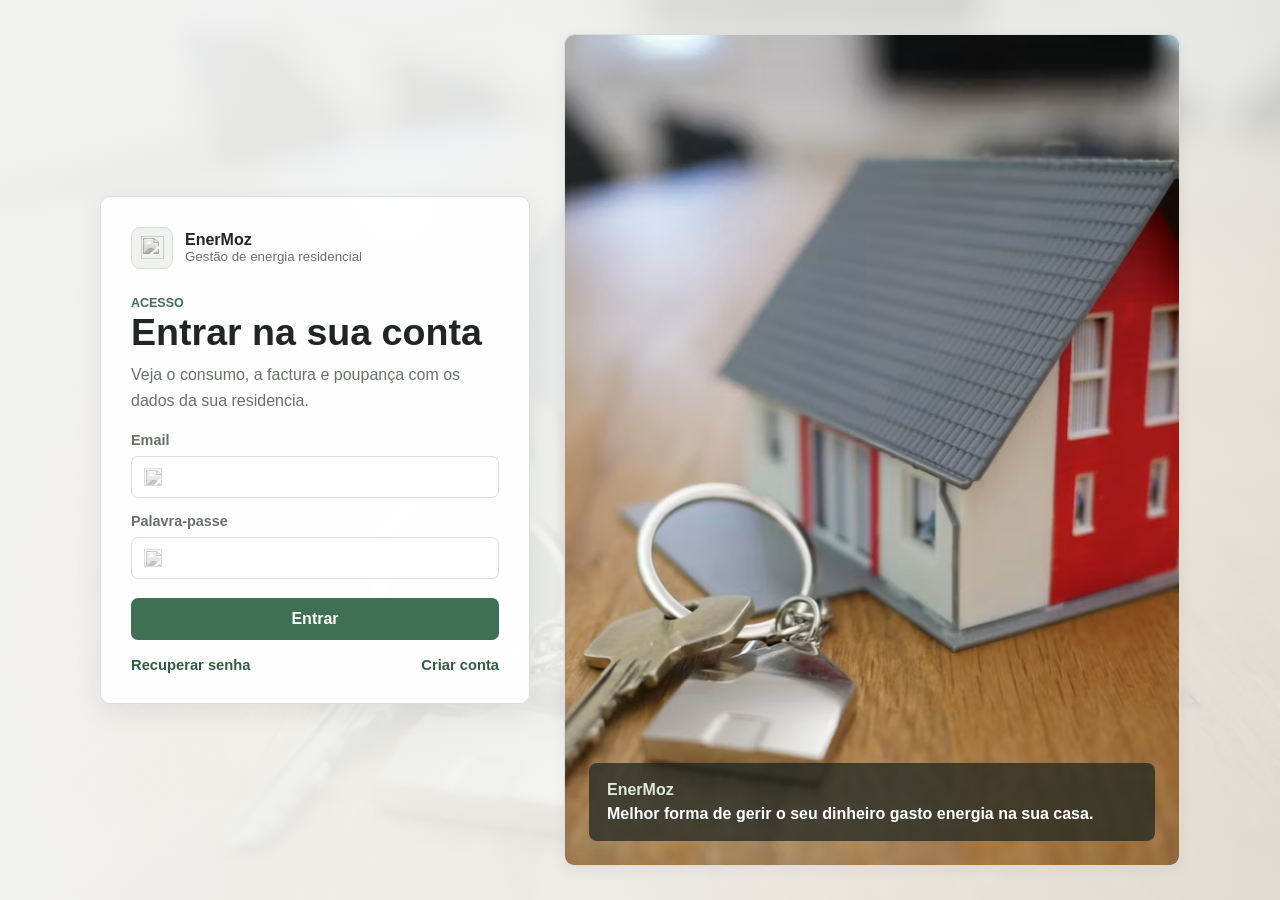
==== EnerMoz/web/entrar.html @ d6284d0b "Primeira Versao da EnerMoz" ====
<!DOCTYPE html>
<html lang="pt">
<head>
  <meta charset="UTF-8">
  <meta name="viewport" content="width=device-width, initial-scale=1.0">
  <title>EnerMoz | Entrar</title>
  <link rel="stylesheet" href="style.css">
</head>
<body class="login-body" data-page="login">
  <main class="auth-layout">
    <section class="auth-panel">
      <a class="auth-brand" href="entrar.html" aria-label="EnerMoz">
        <span class="brand-icon">
          <img src="https://cdn-icons-png.flaticon.com/512/702/702814.png" alt="">
        </span>
        <span>
          <strong>EnerMoz</strong>
          <small>Gestão de energia residencial</small>
        </span>
      </a>

      <form id="signinForm" class="auth-form active">
        <div class="auth-heading">
          <span class="small-label">Acesso</span>
          <h1>Entrar na sua conta</h1>
          <p>Veja o consumo, a factura e poupança com os dados da sua residencia.</p>
        </div>

        <label>Email
          <span class="input-with-icon">
            <img src="https://cdn-icons-png.flaticon.com/512/561/561127.png" alt="">
            <input id="signinEmail" type="email" autocomplete="email" required>
          </span>
        </label>
        <label>Palavra-passe
          <span class="input-with-icon">
            <img src="https://cdn-icons-png.flaticon.com/512/565/565547.png" alt="">
            <input id="signinPassword" type="password" autocomplete="current-password" required>
          </span>
        </label>

        <button class="primary auth-submit" type="submit">Entrar</button>
        <div class="auth-links">
          <a href="recuperar-senha.html">Recuperar senha</a>
          <a href="criar-conta.html">Criar conta</a>
        </div>
      </form>

      <div id="authMessage" class="auth-message" aria-live="polite"></div>

    </section>

    <aside class="auth-photo">
      <img src="../web/images/fotoLogin.jpg" alt="Residencia familiar">
      <div>
        <span>EnerMoz</span>
        <strong>Melhor forma de gerir o seu dinheiro gasto energia na sua casa.</strong>
      </div>
    </aside>
  </main>

  <script src="app.js"></script>
</body>
</html>
---- EnerMoz/web/style.css ----
:root {
  --primary: #3f6f55;
  --primary-dark: #315b45;
  --background: #f5f6f4;
  --surface: #ffffff;
  --surface-soft: #f0f2ee;
  --text: #202722;
  --muted: #697069;
  --border: #d9ded6;
  --danger: #9f3a38;
  --warning: #9b6b25;
  --success: #4f795c;
  --shadow: 0 4px 14px rgba(32, 39, 34, 0.05);
}

* {
  box-sizing: border-box;
}

body {
  margin: 0;
  color: var(--text);
  font-family: "Segoe UI", Tahoma, sans-serif;
  background: var(--background);
}

button,
input,
select,
textarea {
  font: inherit;
}

button {
  border: 0;
  cursor: pointer;
}

a {
  color: inherit;
}

img {
  max-width: 100%;
}

.login-body {
  background:
    linear-gradient(90deg, rgba(245, 246, 244, 0.96), rgba(245, 246, 244, 0.82)),
    url("../web/images/fotoLogin.jpg") center/cover fixed;
}

.login-layout,
.auth-layout {
  min-height: 100vh;
  display: grid;
  grid-template-columns: minmax(360px, 430px) minmax(0, 1fr);
  gap: 34px;
  align-items: center;
  width: min(1080px, calc(100% - 40px));
  margin: 0 auto;
}

.auth-layout {
  padding: 34px 0;
}

.login-copy h1,
.home-hero h1 {
  max-width: 680px;
  margin: 12px 0 14px;
  font-size: clamp(2rem, 5vw, 3.55rem);
  line-height: 1.1;
  letter-spacing: 0;
}

.login-copy p,
.home-hero p,
.muted {
  color: var(--muted);
  line-height: 1.7;
}

.auth-panel {
  align-self: center;
  padding: 30px;
  border: 1px solid var(--border);
  border-radius: 10px;
  background: rgba(255, 255, 255, 0.96);
  box-shadow: 0 8px 28px rgba(32, 39, 34, 0.08);
}

.auth-brand {
  display: flex;
  gap: 12px;
  align-items: center;
  margin-bottom: 24px;
  text-decoration: none;
}

.auth-brand strong,
.auth-brand small {
  display: block;
}

.auth-brand small {
  color: var(--muted);
}

.brand-icon {
  display: grid;
  place-items: center;
  width: 42px;
  height: 42px;
  border: 1px solid var(--border);
  border-radius: 9px;
  background: var(--surface-soft);
}

.brand-icon img {
  width: 23px;
  height: 23px;
  object-fit: contain;
  filter: grayscale(1) opacity(0.75);
}

.auth-tabs {
  display: grid;
  grid-template-columns: repeat(3, 1fr);
  gap: 4px;
  margin-bottom: 24px;
  padding: 4px;
  border: 1px solid var(--border);
  border-radius: 8px;
  background: var(--surface-soft);
}

.auth-tabs button {
  min-height: 38px;
  border-radius: 6px;
  color: var(--muted);
  font-size: 0.86rem;
  font-weight: 650;
  background: transparent;
}

.auth-tabs button.active {
  color: var(--text);
  background: #ffffff;
  box-shadow: inset 0 0 0 1px rgba(32, 39, 34, 0.06);
}

.auth-form {
  display: none;
  gap: 15px;
}

.auth-form.active {
  display: grid;
}

.auth-form h1 {
  margin: 0 0 8px;
  font-size: clamp(1.8rem, 4vw, 2.35rem);
  letter-spacing: 0;
}

.auth-form p {
  margin: 0;
  color: var(--muted);
  line-height: 1.6;
}

.auth-switch {
  text-align: center;
  font-size: 0.9rem;
}

.auth-switch button,
.auth-switch a,
.auth-links a {
  padding: 0;
  color: var(--primary-dark);
  font-weight: 650;
  background: transparent;
  text-decoration: none;
}

.auth-links {
  display: flex;
  justify-content: space-between;
  gap: 12px;
  margin-top: 2px;
  font-size: 0.92rem;
}

.auth-message {
  display: none;
  margin-top: 16px;
  padding: 12px 14px;
  border-radius: 8px;
  font-size: 0.9rem;
  font-weight: 600;
}

.auth-message.show {
  display: block;
}

.auth-message.success {
  color: #315b45;
  background: #e8f0e8;
}

.auth-message.error {
  color: #8f2f2d;
  background: #f6e7e4;
}

.auth-heading {
  margin-bottom: 4px;
}

.auth-submit {
  width: 100%;
  margin-top: 4px;
}

.input-with-icon {
  display: grid;
  grid-template-columns: 22px minmax(0, 1fr);
  gap: 10px;
  align-items: center;
  border: 1px solid var(--border);
  border-radius: 7px;
  padding: 0 12px;
  background: #ffffff;
}

.input-with-icon:focus-within {
  border-color: var(--primary);
  box-shadow: 0 0 0 3px rgba(63, 111, 85, 0.12);
}

.input-with-icon img {
  width: 18px;
  height: 18px;
  object-fit: contain;
  filter: grayscale(1) opacity(0.56);
}

.input-with-icon input {
  border: 0;
  padding-left: 0;
  padding-right: 0;
}

.input-with-icon input:focus {
  box-shadow: none;
}

.icon-credit {
  margin: 20px 0 0;
  color: var(--muted);
  font-size: 0.78rem;
}

.icon-credit a {
  color: var(--primary-dark);
}

.auth-photo {
  position: relative;
  align-self: stretch;
  min-height: 610px;
  overflow: hidden;
  border: 1px solid var(--border);
  border-radius: 10px;
  background: var(--surface);
  box-shadow: var(--shadow);
}

.auth-photo img {
  width: 100%;
  height: 100%;
  object-fit: cover;
  display: block;
}

.auth-photo div {
  position: absolute;
  left: 24px;
  right: 24px;
  bottom: 24px;
  padding: 18px;
  border-radius: 8px;
  color: #ffffff;
  background: rgba(32, 39, 34, 0.74);
}

.auth-photo span,
.auth-photo strong {
  display: block;
}

.auth-photo span {
  margin-bottom: 6px;
  color: #dbe9d9;
  font-weight: 650;
}

.small-label {
  color: var(--primary);
  font-size: 0.78rem;
  font-weight: 650;
  letter-spacing: 0;
  text-transform: uppercase;
}

.login-form {
  display: grid;
  gap: 14px;
  max-width: 420px;
  margin-top: 28px;
}

label {
  display: grid;
  gap: 8px;
  color: var(--muted);
  font-size: 0.9rem;
  font-weight: 600;
}

input,
select,
textarea {
  width: 100%;
  border: 1px solid var(--border);
  border-radius: 7px;
  padding: 12px 13px;
  color: var(--text);
  background: #ffffff;
  outline: none;
}

input:focus,
select:focus,
textarea:focus {
  border-color: var(--primary);
  box-shadow: 0 0 0 3px rgba(63, 111, 85, 0.12);
}

.primary,
.soft-button,
.danger-button,
.card-button {
  min-height: 42px;
  border-radius: 7px;
  padding: 0 15px;
  font-weight: 650;
}

.primary {
  color: #ffffff;
  background: var(--primary);
}

.primary:hover {
  background: var(--primary-dark);
}

.soft-button {
  color: var(--primary-dark);
  background: #e8f0e8;
}

.danger-button {
  color: #8f2f2d;
  background: #f6e7e4;
}

.compact {
  width: auto;
}

.report-actions {
  display: flex;
  gap: 10px;
  flex-wrap: wrap;
}

.photo-card {
  margin: 0;
  overflow: hidden;
  border: 1px solid var(--border);
  border-radius: 10px;
  background: var(--surface);
  box-shadow: var(--shadow);
}

.photo-card img {
  display: block;
  width: 100%;
  height: 520px;
  object-fit: cover;
}

.photo-card figcaption {
  padding: 16px 18px;
  color: var(--muted);
  font-size: 0.92rem;
}

.sidebar {
  position: fixed;
  inset: 0 auto 0 0;
  width: 250px;
  padding: 22px 16px;
  border-right: 1px solid var(--border);
  background: var(--surface);
}

.brand {
  display: flex;
  margin: 20px;
  gap: 11px;
  align-items: center;
  margin-bottom: 28px;
}

.brand-mark {
  display: grid;
  place-items: center;
  width: 42px;
  height: 42px;
  border-radius: 8px;
  color: #ffffff;
  background: var(--primary);
}

.brand strong,
.brand small {
  display: block;
}

.brand small {
  color: var(--muted);
}

.nav-list {
  display: grid;
  gap: 7px;
}

.nav-list a {
  display: flex;
  align-items: center;
  gap: 11px;
  min-height: 43px;
  padding: 0 12px;
  border-radius: 7px;
  color: var(--muted);
  font-weight: 600;
  text-decoration: none;
}

.nav-icon {
  width: 18px;
  height: 18px;
  object-fit: contain;
  flex: 0 0 auto;
  filter: grayscale(1) opacity(0.62);
}

.nav-list a.active .nav-icon,
.nav-list a:hover .nav-icon {
  opacity: 0.82;
}

.nav-list a:hover,
.nav-list a.active {
  color: var(--primary-dark);
  background: #e8f0e8;
}

.sidebar-note {
  margin-top: 28px;
  padding: 14px;
  border: 1px solid var(--border);
  border-radius: 8px;
  background: var(--surface-soft);
}

.sidebar-note strong,
.sidebar-note span {
  display: block;
}

.sidebar-note span {
  margin-top: 4px;
  color: var(--muted);
  font-size: 0.9rem;
}

.page-shell {
  margin-left: 250px;
  padding: 26px clamp(18px, 4vw, 42px) 42px;
}

.page-top {
  display: flex;
  justify-content: space-between;
  gap: 20px;
  align-items: center;
  margin-bottom: 22px;
}

.page-title h1 {
  margin: 4px 0 0;
  font-size: clamp(1.8rem, 4vw, 2.55rem);
  letter-spacing: 0;
}

.profile-box {
  min-width: 190px;
  padding: 12px 14px;
  border: 1px solid var(--border);
  border-radius: 8px;
  background: var(--surface);
}

.profile-box span,
.profile-box strong,
.profile-box small {
  display: block;
}

.profile-box span,
.profile-box small {
  color: var(--muted);
  font-size: 0.86rem;
}

.profile-box small {
  margin-top: 4px;
}

.logout-button {
  margin-top: 10px;
  padding: 0;
  color: var(--danger);
  font-size: 0.86rem;
  font-weight: 650;
  background: transparent;
}

.home-hero {
  display: grid;
  grid-template-columns: minmax(0, 1fr) 360px;
  gap: 24px;
  align-items: center;
  margin-bottom: 18px;
  padding: 22px;
  border: 1px solid var(--border);
  border-radius: 10px;
  background: var(--surface);
  box-shadow: var(--shadow);
}

.home-hero img {
  width: 100%;
  height: 240px;
  border-radius: 8px;
  object-fit: cover;
}

.summary-grid {
  display: grid;
  grid-template-columns: repeat(4, minmax(0, 1fr));
  gap: 14px;
  margin-bottom: 18px;
}

.summary-grid article,
.panel {
  border: 1px solid var(--border);
  border-radius: 10px;
  background: var(--surface);
  box-shadow: var(--shadow);
}

.summary-grid article {
  padding: 18px;
}

.summary-grid span,
.rows span,
.panel-head span {
  color: var(--muted);
  font-size: 0.88rem;
}

.summary-grid strong {
  display: block;
  margin-top: 8px;
  font-size: 1.5rem;
  letter-spacing: 0;
}

.two-column,
.page-grid {
  display: grid;
  grid-template-columns: 1.25fr 0.75fr;
  gap: 18px;
}

.align-start {
  align-items: start;
}

.panel {
  padding: 20px;
}

.panel-head {
  display: flex;
  justify-content: space-between;
  gap: 16px;
  align-items: flex-start;
  margin-bottom: 18px;
}

.panel-head h2 {
  margin: 0;
  font-size: 1.18rem;
}

canvas {
  max-height: 340px;
}

.chart-fallback {
  display: none;
  gap: 8px;
  margin-top: 14px;
}

.chart-fallback.active {
  display: grid;
}

.fallback-row {
  display: grid;
  grid-template-columns: 46px minmax(0, 1fr) 70px;
  gap: 10px;
  align-items: center;
  color: var(--muted);
  font-size: 0.9rem;
}

.fallback-bar {
  height: 9px;
  border-radius: 99px;
  background: #e8f0e8;
}

.fallback-bar span {
  display: block;
  height: 100%;
  border-radius: inherit;
  background: var(--primary);
}

.form-panel {
  display: grid;
  gap: 14px;
}

.field-row {
  display: grid;
  grid-template-columns: 1fr 1fr;
  gap: 12px;
}

.device-list,
.ranking-list,
.alerts-list,
.saving-list,
.report-content {
  display: grid;
  gap: 12px;
}

.device-card,
.rank-card,
.alert-card,
.saving-card {
  border: 1px solid var(--border);
  border-radius: 8px;
  background: #ffffff;
}

.device-card {
  display: grid;
  grid-template-columns: minmax(0, 1fr) auto;
  gap: 14px;
  align-items: center;
  padding: 15px;
}

.device-card h3,
.rank-card h3 {
  margin: 0 0 7px;
  font-size: 1rem;
}

.device-meta {
  display: flex;
  flex-wrap: wrap;
  gap: 10px;
  color: var(--muted);
  font-size: 0.9rem;
}

.status {
  display: inline-flex;
  align-items: center;
  min-height: 27px;
  padding: 0 9px;
  border-radius: 999px;
  font-size: 0.78rem;
  font-weight: 650;
}

.status.good {
  color: #315b45;
  background: #e8f0e8;
}

.status.warn {
  color: #7c561f;
  background: #f4ead8;
}

.status.bad {
  color: #8f2f2d;
  background: #f6e7e4;
}

.card-actions {
  display: flex;
  gap: 8px;
}

.card-button {
  background: var(--surface-soft);
}

.card-button.remove {
  color: #8f2f2d;
  background: #f6e7e4;
}

.rank-card {
  display: grid;
  grid-template-columns: 40px minmax(0, 1fr) auto;
  gap: 12px;
  align-items: center;
  padding: 14px;
}

.medal {
  display: grid;
  place-items: center;
  width: 40px;
  height: 40px;
  border-radius: 8px;
  background: var(--surface-soft);
  color: var(--primary-dark);
  font-size: 0.86rem;
  font-weight: 700;
}

.rows,
.saving-list {
  display: grid;
  gap: 10px;
}

.rows div,
.saving-card {
  display: flex;
  justify-content: space-between;
  gap: 16px;
  padding: 13px 14px;
  border: 1px solid var(--border);
  border-radius: 8px;
  background: #ffffff;
}

.bill-panel {
  border-color: #cbd8ca;
}

.rows .total {
  color: #ffffff;
  border-color: var(--primary);
  background: var(--primary);
}

.compact-rows {
  margin-top: 16px;
}

.alert-card {
  padding: 15px;
}

.alert-card strong,
.alert-card span {
  display: block;
}

.alert-card span {
  margin-top: 5px;
  color: var(--muted);
}

.alert-card.critical {
  border-color: #e4c2bd;
  background: #fbf3f1;
}

.alert-card.warning {
  border-color: #e5d2aa;
  background: #fbf7ef;
}

.alert-card.good {
  border-color: #cbd8ca;
  background: #f4f8f3;
}

.range-label {
  margin: 18px 0;
}

input[type="range"] {
  accent-color: var(--primary);
}

.report-content {
  line-height: 1.8;
}

.report-content p {
  margin: 0;
}

.report-section {
  padding: 16px 0;
  border-bottom: 1px solid var(--border);
}

.report-section:first-child {
  padding-top: 0;
}

.report-section:last-child {
  padding-bottom: 0;
  border-bottom: 0;
}

.report-section h3 {
  margin: 0 0 10px;
  font-size: 1rem;
}

.empty {
  min-height: 150px;
  display: grid;
  place-items: center;
  border: 1px dashed var(--border);
  border-radius: 8px;
  color: var(--muted);
  text-align: center;
}

@media (max-width: 1040px) {
  .login-layout,
  .auth-layout,
  .home-hero,
  .two-column,
  .page-grid {
    grid-template-columns: 1fr;
  }

  .photo-card img {
    height: 330px;
  }

  .auth-photo {
    min-height: 280px;
  }

  .sidebar {
    position: static;
    width: auto;
    border-right: 0;
    border-bottom: 1px solid var(--border);
  }

  .nav-list {
    display: flex;
    overflow-x: auto;
  }

  .nav-list a {
    white-space: nowrap;
  }

  .sidebar-note {
    display: none;
  }

  .page-shell {
    margin-left: 0;
  }
}

@media (max-width: 700px) {
  .login-layout,
  .auth-layout {
    width: min(100% - 24px, 1120px);
    gap: 22px;
    padding: 22px 0;
  }

  .auth-panel {
    padding: 22px;
  }

  .auth-photo {
    display: none;
  }

  .auth-links {
    display: grid;
    gap: 8px;
  }

  .page-shell {
    padding: 18px 12px 30px;
  }

  .page-top,
  .summary-grid,
  .field-row,
  .device-card {
    grid-template-columns: 1fr;
  }

  .page-top {
    display: grid;
  }

  .summary-grid {
    display: grid;
  }

  .home-hero {
    padding: 20px;
  }

  .home-hero h1 {
    font-size: 2.1rem;
  }

  .card-actions {
    width: 100%;
  }

  .card-button {
    flex: 1;
  }
}
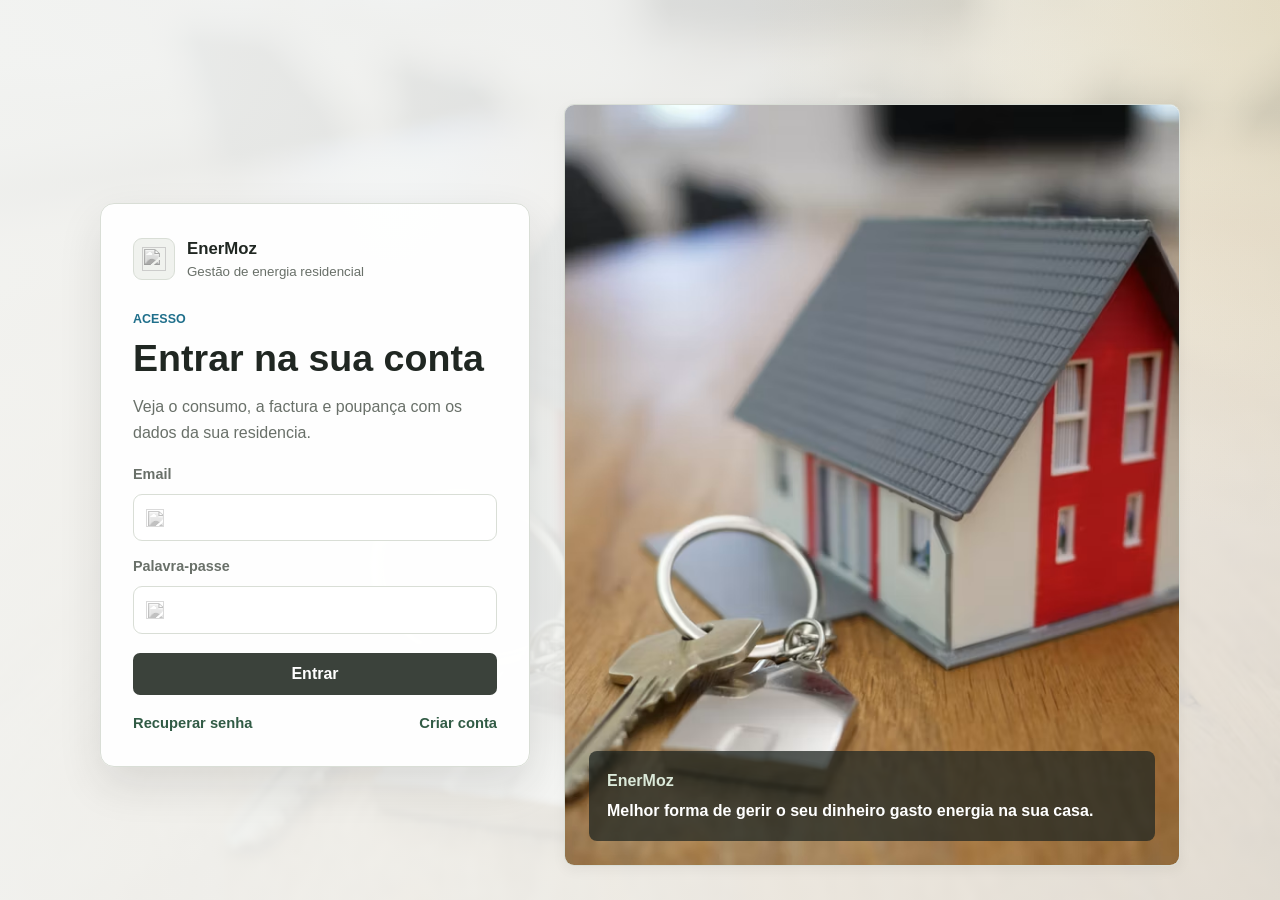
==== commit 7272c76e: "Melhorias: no visual e algumas funcionalidade" ====
--- a/EnerMoz/web/entrar.html
+++ b/EnerMoz/web/entrar.html
@@ -51,7 +51,7 @@
     </section>
 
     <aside class="auth-photo">
-      <img src="../web/images/fotoLogin.jpg" alt="Residencia familiar">
+      <img src="images/fotoLogin.jpg" alt="Residencia familiar">
       <div>
         <span>EnerMoz</span>
         <strong>Melhor forma de gerir o seu dinheiro gasto energia na sua casa.</strong>
--- a/EnerMoz/web/style.css
+++ b/EnerMoz/web/style.css
@@ -1,6 +1,8 @@
 :root {
   --primary: #3f6f55;
   --primary-dark: #315b45;
+  --energy-blue: #1f6f8b;
+  --energy-yellow: #e4b43a;
   --background: #f5f6f4;
   --surface: #ffffff;
   --surface-soft: #f0f2ee;
@@ -20,9 +22,13 @@
 body {
   margin: 0;
   color: var(--text);
-  font-family: "Segoe UI", Tahoma, sans-serif;
+  font-family: "Aptos", "Segoe UI Variable", "Segoe UI", Tahoma, sans-serif;
+  font-size: 16px;
+  line-height: 1.5;
   background: var(--background);
-}
+  -webkit-font-smoothing: antialiased;
+}
+
 
 button,
 input,
@@ -46,8 +52,52 @@
 
 .login-body {
   background:
+    radial-gradient(circle at top right, rgba(228, 180, 58, 0.18), transparent 34%),
     linear-gradient(90deg, rgba(245, 246, 244, 0.96), rgba(245, 246, 244, 0.82)),
-    url("../web/images/fotoLogin.jpg") center/cover fixed;
+    url("images/fotoLogin.jpg") center/cover fixed;
+}
+
+.auth-topbar {
+  position: fixed;
+  z-index: 5;
+  top: 18px;
+  left: 50%;
+  display: flex;
+  justify-content: space-between;
+  align-items: center;
+  gap: 20px;
+  width: min(1080px, calc(100% - 40px));
+  padding: 10px 14px;
+  border: 1px solid rgba(217, 222, 214, 0.82);
+  border-radius: 12px;
+  background: rgba(255, 255, 255, 0.9);
+  box-shadow: 0 12px 34px rgba(32, 39, 34, 0.08);
+  backdrop-filter: blur(12px);
+  transform: translateX(-50%);
+}
+
+.topbar-brand {
+  display: flex;
+  gap: 10px;
+  align-items: center;
+  text-decoration: none;
+}
+
+.topbar-brand strong,
+.topbar-brand small {
+  display: block;
+}
+
+.topbar-brand small,
+.topbar-badge {
+  color: white;
+  font-size: 0.82rem;
+}
+
+.topbar-badge {
+  padding: 7px 10px;
+  border-radius: 999px;
+  background: #eef5f1;
 }
 
 .login-layout,
@@ -62,16 +112,18 @@
 }
 
 .auth-layout {
-  padding: 34px 0;
+  padding: 104px 0 34px;
 }
 
 .login-copy h1,
 .home-hero h1 {
+  font-family: "Aptos Display", "Segoe UI Variable Display", "Segoe UI", sans-serif;
   max-width: 680px;
   margin: 12px 0 14px;
   font-size: clamp(2rem, 5vw, 3.55rem);
   line-height: 1.1;
   letter-spacing: 0;
+  font-weight: 780;
 }
 
 .login-copy p,
@@ -83,11 +135,12 @@
 
 .auth-panel {
   align-self: center;
-  padding: 30px;
+  padding: 32px;
   border: 1px solid var(--border);
-  border-radius: 10px;
+  border-radius: 14px;
   background: rgba(255, 255, 255, 0.96);
-  box-shadow: 0 8px 28px rgba(32, 39, 34, 0.08);
+  box-shadow: 0 18px 44px rgba(32, 39, 34, 0.11);
+  animation: fadeUp 0.55s ease both;
 }
 
 .auth-brand {
@@ -98,6 +151,11 @@
   text-decoration: none;
 }
 
+.auth-brand strong {
+  font-size: 1.05rem;
+  letter-spacing: 0;
+}
+
 .auth-brand strong,
 .auth-brand small {
   display: block;
@@ -105,6 +163,11 @@
 
 .auth-brand small {
   color: var(--muted);
+}
+
+.auth-brand strong {
+  font-size: 1.05rem;
+  letter-spacing: 0;
 }
 
 .brand-icon {
@@ -117,11 +180,16 @@
   background: var(--surface-soft);
 }
 
+.brand-icon::before {
+  content: none;
+}
+
 .brand-icon img {
-  width: 23px;
-  height: 23px;
+  display: block;
+  width: 24px;
+  height: 24px;
   object-fit: contain;
-  filter: grayscale(1) opacity(0.75);
+  filter: grayscale(1) opacity(0.76);
 }
 
 .auth-tabs {
@@ -160,9 +228,11 @@
 }
 
 .auth-form h1 {
+  font-family: "Aptos Display", "Segoe UI Variable Display", "Segoe UI", sans-serif;
   margin: 0 0 8px;
   font-size: clamp(1.8rem, 4vw, 2.35rem);
   letter-spacing: 0;
+  font-weight: 780;
 }
 
 .auth-form p {
@@ -217,6 +287,13 @@
   background: #f6e7e4;
 }
 
+.field-error {
+  min-height: 1rem;
+  color: var(--danger);
+  font-size: 0.8rem;
+  font-weight: 650;
+}
+
 .auth-heading {
   margin-bottom: 4px;
 }
@@ -228,25 +305,33 @@
 
 .input-with-icon {
   display: grid;
-  grid-template-columns: 22px minmax(0, 1fr);
+  grid-template-columns: 28px minmax(0, 1fr) auto;
   gap: 10px;
   align-items: center;
   border: 1px solid var(--border);
-  border-radius: 7px;
+  border-radius: 9px;
   padding: 0 12px;
   background: #ffffff;
+  transition: border-color 0.2s ease, box-shadow 0.2s ease, transform 0.2s ease;
 }
 
 .input-with-icon:focus-within {
   border-color: var(--primary);
   box-shadow: 0 0 0 3px rgba(63, 111, 85, 0.12);
+  transform: translateY(-1px);
+}
+
+.input-with-icon.invalid {
+  border-color: var(--danger);
+  box-shadow: 0 0 0 3px rgba(159, 58, 56, 0.1);
 }
 
 .input-with-icon img {
+  display: block;
   width: 18px;
   height: 18px;
   object-fit: contain;
-  filter: grayscale(1) opacity(0.56);
+  filter: grayscale(1) opacity(0.58);
 }
 
 .input-with-icon input {
@@ -257,6 +342,46 @@
 
 .input-with-icon input:focus {
   box-shadow: none;
+}
+
+.toggle-password {
+  min-height: 30px;
+  padding: 0 8px;
+  border-radius: 6px;
+  color: var(--energy-blue);
+  font-size: 0.78rem;
+  font-weight: 750;
+  background: #edf5f8;
+}
+
+.check-row {
+  display: flex;
+  grid-template-columns: none;
+  gap: 9px;
+  align-items: center;
+  color: var(--text);
+  font-size: 0.9rem;
+}
+
+.check-row input {
+  width: 16px;
+  height: 16px;
+  accent-color: var(--primary);
+}
+
+.security-note {
+  display: flex;
+  gap: 8px;
+  align-items: center;
+  justify-content: center;
+  color: var(--muted);
+  font-size: 0.84rem;
+}
+
+.security-note img {
+  width: 15px;
+  height: 15px;
+  opacity: 0.72;
 }
 
 .icon-credit {
@@ -278,6 +403,7 @@
   border-radius: 10px;
   background: var(--surface);
   box-shadow: var(--shadow);
+  animation: fadeUp 0.7s ease both;
 }
 
 .auth-photo img {
@@ -309,14 +435,46 @@
   font-weight: 650;
 }
 
+.energy-insights {
+  position: static;
+  display: flex;
+  flex-wrap: wrap;
+  gap: 8px;
+  margin-top: 14px;
+  padding: 0;
+  border-radius: 0;
+  background: transparent;
+}
+
+.energy-insights span {
+  margin: 0;
+  padding: 7px 9px;
+  border: 1px solid rgba(255, 255, 255, 0.22);
+  border-radius: 999px;
+  color: #ffffff;
+  font-size: 0.78rem;
+  background: rgba(255, 255, 255, 0.12);
+}
+
 .small-label {
-  color: var(--primary);
+  color: var(--energy-blue);
   font-size: 0.78rem;
   font-weight: 650;
   letter-spacing: 0;
   text-transform: uppercase;
 }
 
+@keyframes fadeUp {
+  from {
+    opacity: 0;
+    transform: translateY(12px);
+  }
+  to {
+    opacity: 1;
+    transform: translateY(0);
+  }
+}
+
 .login-form {
   display: grid;
   gap: 14px;
@@ -329,7 +487,7 @@
   gap: 8px;
   color: var(--muted);
   font-size: 0.9rem;
-  font-weight: 600;
+  font-weight: 680;
 }
 
 input,
@@ -358,16 +516,19 @@
   min-height: 42px;
   border-radius: 7px;
   padding: 0 15px;
-  font-weight: 650;
+  font-weight: 720;
 }
 
 .primary {
   color: #ffffff;
-  background: var(--primary);
+  background: rgb(59, 66, 59);
+  transition: box-shadow 0.2s ease, transform 0.2s ease, background 0.2s ease;
 }
 
 .primary:hover {
-  background: var(--primary-dark);
+  background: linear-gradient(135deg, var(--primary-dark), #185c75);
+  box-shadow: 0 12px 24px rgba(31, 111, 139, 0.2);
+  transform: translateY(-1px);
 }
 
 .soft-button {
@@ -506,6 +667,7 @@
 .page-shell {
   margin-left: 250px;
   padding: 26px clamp(18px, 4vw, 42px) 42px;
+  min-width: 0;
 }
 
 .page-top {
@@ -517,9 +679,11 @@
 }
 
 .page-title h1 {
+  font-family: "Aptos Display", "Segoe UI Variable Display", "Segoe UI", sans-serif;
   margin: 4px 0 0;
   font-size: clamp(1.8rem, 4vw, 2.55rem);
   letter-spacing: 0;
+  font-weight: 780;
 }
 
 .profile-box {
@@ -577,7 +741,7 @@
 
 .summary-grid {
   display: grid;
-  grid-template-columns: repeat(4, minmax(0, 1fr));
+  grid-template-columns: repeat(auto-fit, minmax(180px, 1fr));
   gap: 14px;
   margin-bottom: 18px;
 }
@@ -606,6 +770,7 @@
   margin-top: 8px;
   font-size: 1.5rem;
   letter-spacing: 0;
+  overflow-wrap: anywhere;
 }
 
 .two-column,
@@ -637,6 +802,8 @@
 }
 
 canvas {
+  width: 100%;
+  min-height: 260px;
   max-height: 340px;
 }
 
@@ -713,6 +880,7 @@
 .rank-card h3 {
   margin: 0 0 7px;
   font-size: 1rem;
+  overflow-wrap: anywhere;
 }
 
 .device-meta {
@@ -764,7 +932,7 @@
 
 .rank-card {
   display: grid;
-  grid-template-columns: 40px minmax(0, 1fr) auto;
+  grid-template-columns: 40px minmax(0, 1fr) minmax(70px, auto);
   gap: 12px;
   align-items: center;
   padding: 14px;
@@ -799,6 +967,12 @@
   background: #ffffff;
 }
 
+.rows strong,
+.saving-card strong,
+.rank-card strong {
+  text-align: right;
+}
+
 .bill-panel {
   border-color: #cbd8ca;
 }
@@ -927,14 +1101,29 @@
   .page-shell {
     margin-left: 0;
   }
+
+  .summary-grid {
+    grid-template-columns: repeat(2, minmax(0, 1fr));
+  }
 }
 
 @media (max-width: 700px) {
+  .auth-topbar {
+    position: static;
+    width: min(100% - 24px, 1120px);
+    margin: 12px auto 0;
+    transform: none;
+  }
+
+  .topbar-badge {
+    display: none;
+  }
+
   .login-layout,
   .auth-layout {
     width: min(100% - 24px, 1120px);
     gap: 22px;
-    padding: 22px 0;
+    padding: 18px 0 22px;
   }
 
   .auth-panel {
@@ -957,7 +1146,8 @@
   .page-top,
   .summary-grid,
   .field-row,
-  .device-card {
+  .device-card,
+  .rank-card {
     grid-template-columns: 1fr;
   }
 
@@ -974,7 +1164,31 @@
   }
 
   .home-hero h1 {
-    font-size: 2.1rem;
+    font-family: "aptos Display", "Segoe Ui Variable Display", "Segoe UI", sans-serif;
+    max-width: 680px;
+    letter-spacing: 0;
+    font-weight: 780;
+  }
+
+  .home-hero img {
+    height: 190px;
+  }
+
+  .panel,
+  .summary-grid article {
+    padding: 16px;
+  }
+
+  .panel-head,
+  .rows div,
+  .saving-card {
+    display: grid;
+  }
+
+  .rows strong,
+  .saving-card strong,
+  .rank-card strong {
+    text-align: left;
   }
 
   .card-actions {
@@ -985,3 +1199,22 @@
     flex: 1;
   }
 }
+
+@media (max-width: 430px) {
+  .auth-panel {
+    padding: 18px;
+  }
+
+  .auth-form h1,
+  .page-title h1 {
+    font-size: 1.7rem;
+  }
+
+  .sidebar {
+    padding: 16px 12px;
+  }
+
+  .brand {
+    margin: 0 0 18px;
+  }
+}
